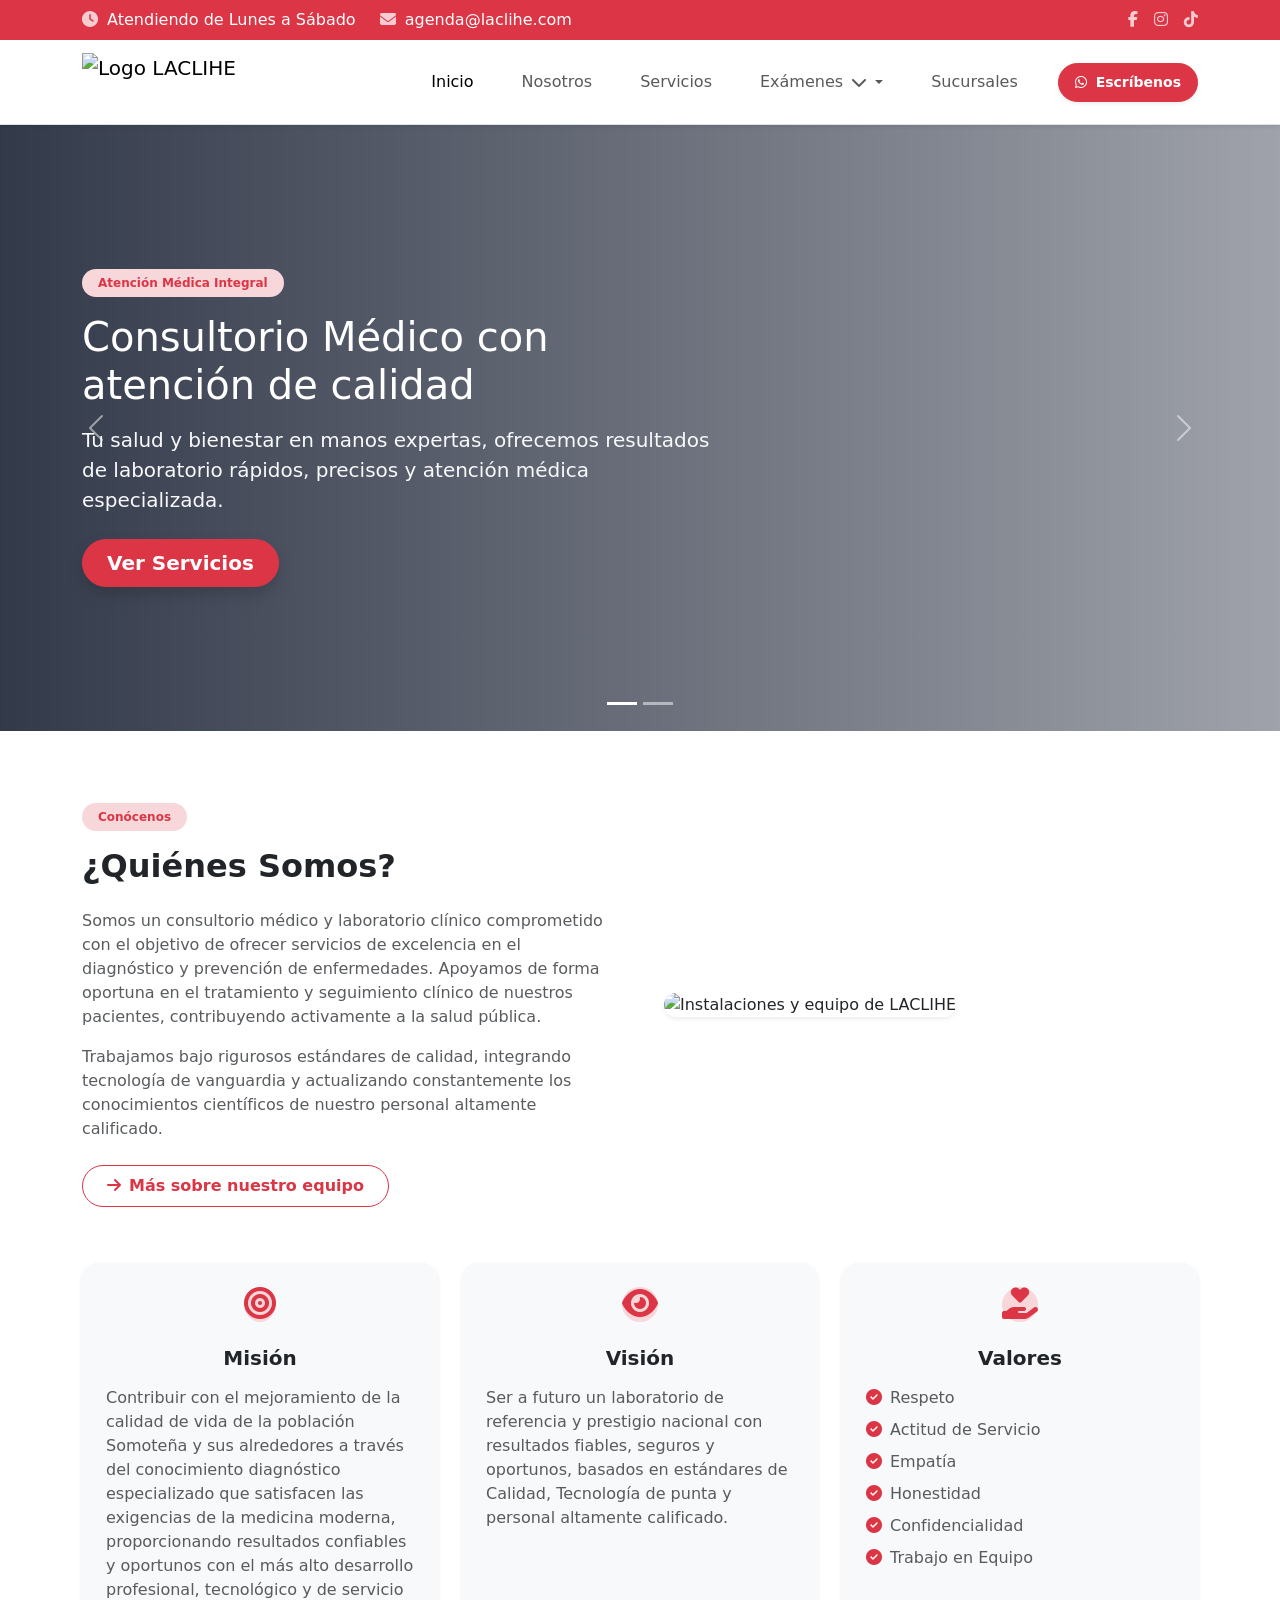
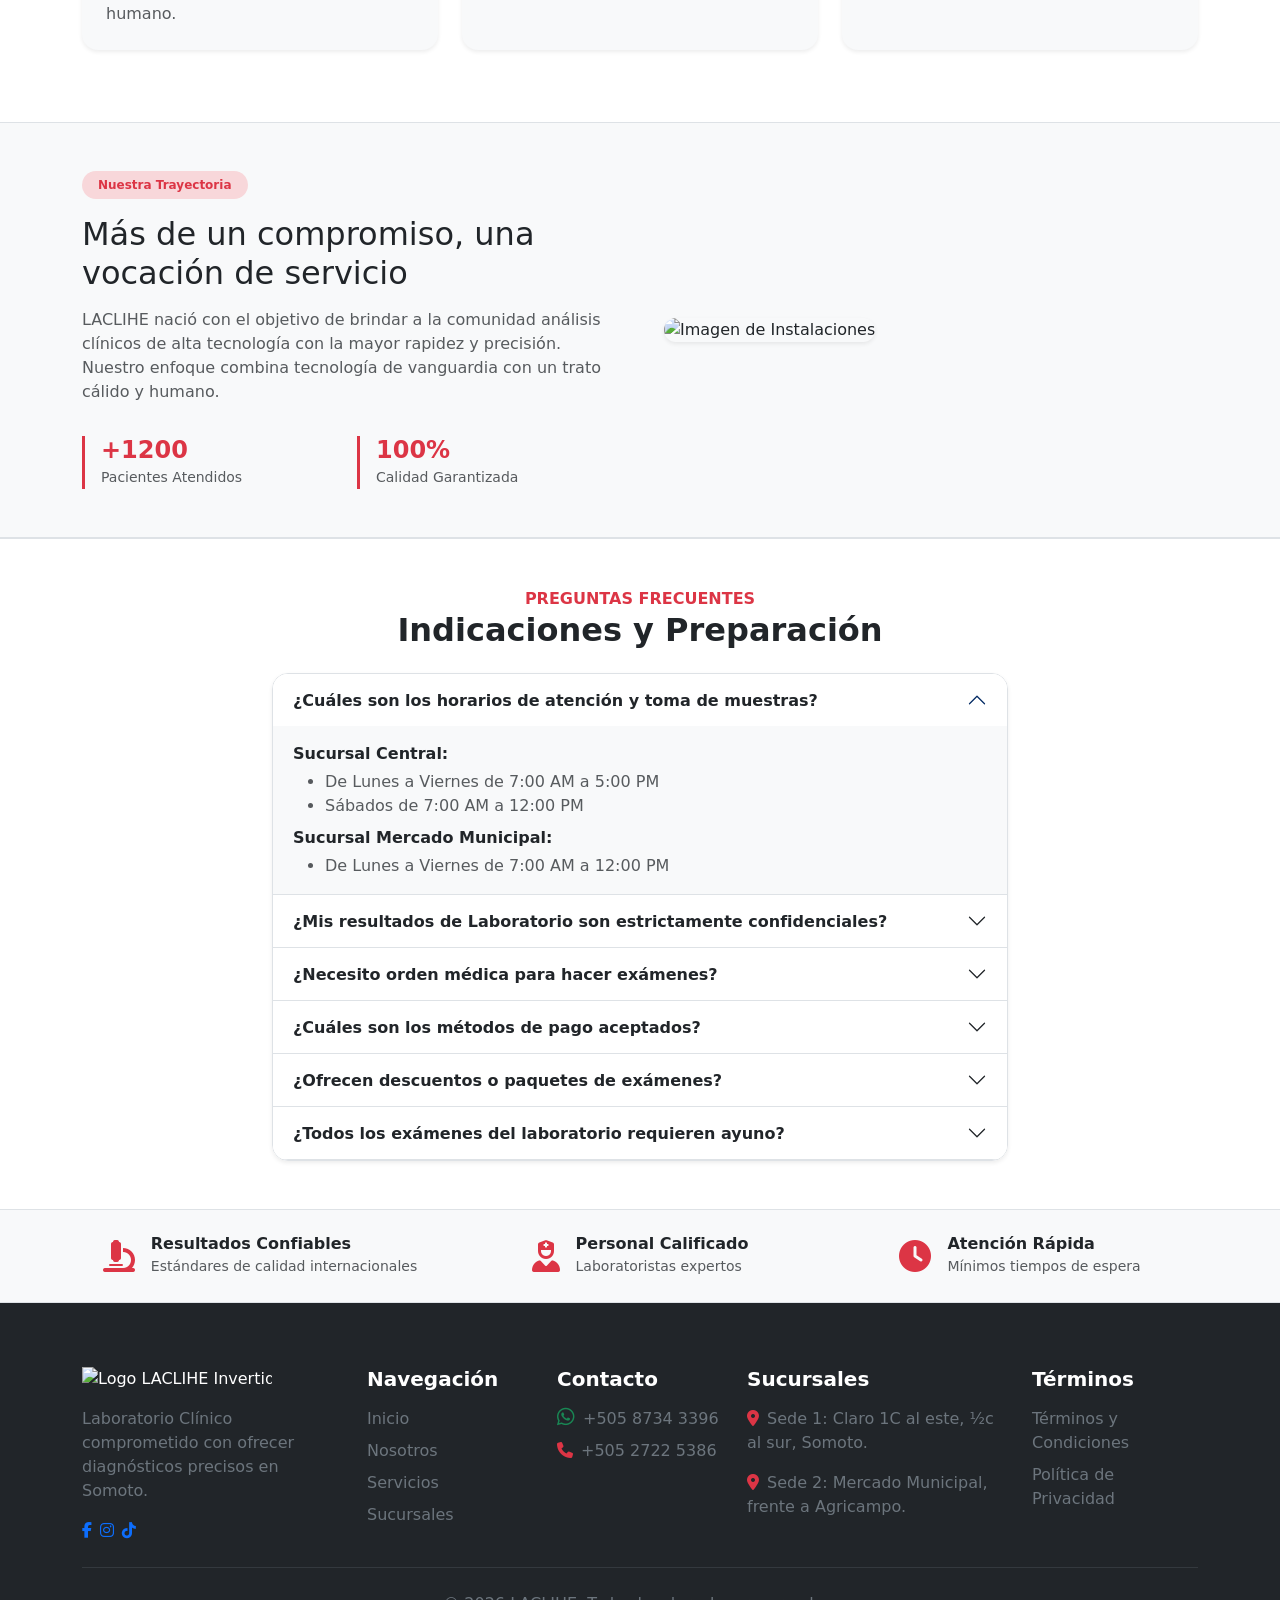
==== index.html @ 8d66ec2b "Add files via upload" ====
<!DOCTYPE html>
<html lang="es">
<head>
  <!-- Precarga de la segunda imagen del carrusel para evitar parpadeos -->
  <link rel="preload" href="img/carrusel/1.webp" as="image">
  <link rel="icon" type="image/png" href="img/logo/Laclihe.png">
  <meta charset="utf-8">
  <meta name="viewport" content="width=device-width, initial-scale=1.0">
  <meta name="description" content="LACLIHE - Laboratorio Clínico especializado en servicios médicos y diagnósticos de precisión.">
  <title>Inicio | LACLIHE</title>
  
  <link rel="preconnect" href="https://fonts.googleapis.com">
  <link rel="preconnect" href="https://fonts.gstatic.com" crossorigin>
  <link href="https://fonts.googleapis.com/css2?family=Plus+Jakarta+Sans:ital,wght@0,300;0,400;0,500;0,600;0,700;0,800;1,400&display=swap" rel="stylesheet">
  <link href="https://cdn.jsdelivr.net/npm/bootstrap@5.3.2/dist/css/bootstrap.min.css" rel="stylesheet">
  <link rel="stylesheet" href="https://cdnjs.cloudflare.com/ajax/libs/font-awesome/6.4.0/css/all.min.css">
  <link rel="stylesheet" href="css/style.css">
</head>
<body class="d-flex flex-column min-vh-100">

  <!-- ==========================================
       TOPBAR INFORMATIVA
       ========================================== -->
  <div class="topbar py-2 bg-danger text-white d-none d-md-block">
    <div class="container d-flex justify-content-between align-items-center">
      <div class="topbar-info d-flex gap-4 fs-7 fw-light">
        <span><i class="fas fa-clock me-1 opacity-75"></i> Atendiendo de Lunes a Sábado</span>
        <span><i class="fas fa-envelope me-1 opacity-75"></i> agenda@laclihe.com</span>
      </div>
      <div class="topbar-social d-flex gap-3">
        <a href="https://www.facebook.com/p/Laboratorio-Cl%C3%ADnico-Hematol%C3%B3gicoLACLIHE-Somoto-Madriz-61553159756497/" target="_blank" rel="noopener noreferrer" class="text-white opacity-75 opacity-100-hover"><i class="fab fa-facebook-f"></i></a>
        <a href="https://www.instagram.com/laclihe/" target="_blank" rel="noopener noreferrer" class="text-white opacity-75 opacity-100-hover"><i class="fab fa-instagram"></i></a>
        <a href="https://www.tiktok.com/@lab.clnico.hemato" target="_blank" rel="noopener noreferrer" class="text-white opacity-75 opacity-100-hover"><i class="fab fa-tiktok"></i></a>
      </div>
    </div>
  </div>

  <!-- ==========================================
       HEADER / NAVBAR (STICKY FIJO)
       ========================================== -->
  <header class="sticky-top bg-white border-bottom shadow-sm">
    <nav class="navbar navbar-expand-lg py-2">
      <div class="container d-flex align-items-center justify-content-between">
        <a class="navbar-brand d-flex align-items-center m-0" href="index.html">
          <img src="img/logo/Laclihe.png" alt="Logo LACLIHE" height="58" class="d-inline-block align-text-top">
        </a>
        <button class="navbar-toggler border-0 p-1 shadow-none" type="button" data-bs-toggle="offcanvas" data-bs-target="#offcanvasMenu" aria-controls="offcanvasMenu" aria-label="Toggle navigation">
          <span class="navbar-toggler-icon"></span>
        </button>

        <div class="offcanvas offcanvas-end" tabindex="-1" id="offcanvasMenu" aria-labelledby="offcanvasMenuLabel">
          <div class="offcanvas-header bg-danger text-white">
            <h5 class="offcanvas-title fw-bold" id="offcanvasMenuLabel">LACLIHE</h5>
            <button type="button" class="btn-close btn-close-white shadow-none" data-bs-dismiss="offcanvas" aria-label="Close"></button>
          </div>
          <div class="offcanvas-body d-flex flex-column flex-lg-row align-items-start align-items-lg-center justify-content-lg-end gap-3 p-4 p-lg-0">
            <ul class="navbar-nav gap-lg-1 gap-xl-3 fw-medium m-0">
              <li class="nav-item"><a class="nav-link py-2 px-3 rounded active" href="index.html">Inicio</a></li>
              <li class="nav-item"><a class="nav-link py-2 px-3 rounded" href="nosotros.html">Nosotros</a></li>
              <li class="nav-item"><a class="nav-link py-2 px-3 rounded" href="servicios.html">Servicios</a></li>
              <li class="nav-item dropdown">
                <a class="nav-link dropdown-toggle py-2 px-3 rounded d-inline-flex align-items-center justify-content-between gap-1" href="examenes.html" role="button" data-bs-toggle="dropdown" aria-expanded="false">
                  <span>Exámenes</span>
                  <i class="fas fa-chevron-down dropdown-arrow ms-1"></i>
                </a>
                <ul class="dropdown-menu shadow-lg border-0 rounded-3 mt-lg-2">
                  <li><a class="dropdown-item py-2 fw-semibold text-danger border-bottom" href="examenes.html">Ver todos los Exámenes</a></li>
                  <li><a class="dropdown-item py-2" href="examenes.html#hematologia">Hematología</a></li>
                  <li><a class="dropdown-item py-2" href="examenes.html#coagulacion">Tiempos de Coagulación</a></li>
                  <li><a class="dropdown-item py-2" href="examenes.html#inmunohematologia">Inmunohematología</a></li>
                  <li><a class="dropdown-item py-2" href="examenes.html#serologia">Serología</a></li>
                  <li><a class="dropdown-item py-2" href="examenes.html#quimica">Química Sanguínea</a></li>
                  <li><a class="dropdown-item py-2" href="examenes.html#microbiologia">Microbiología</a></li>
                  <li><a class="dropdown-item py-2" href="examenes.html#electrolitos">Electrolitos</a></li>
                  <li><a class="dropdown-item py-2" href="examenes.html#urocopro">Uro-Coproanálisis</a></li>
                  <li><a class="dropdown-item py-2" href="examenes.html#especiales">Pruebas Especiales</a></li>
                </ul>
              </li>
              <li class="nav-item"><a class="nav-link py-2 px-3 rounded" href="sucursales.html">Sucursales</a></li>
            </ul>
            <a href="https://wa.me/+50587343396" target="_blank" rel="noopener noreferrer" class="btn btn-danger btn-sm rounded-pill px-3 py-2 fw-semibold shadow-sm text-nowrap ms-lg-2">
              <i class="fab fa-whatsapp me-1"></i> Escríbenos
            </a>
          </div>
        </div>
      </div>
    </nav>
  </header>

  <!-- ==========================================
       MAIN CONTENT
       ========================================== -->
  <main class="flex-grow-1 overflow-hidden">
    
    <!-- 1. HERO SLIDER -->
    <section id="heroCarousel" class="carousel slide carousel-fade" data-bs-ride="carousel" data-bs-interval="4000">
      <div class="carousel-indicators">
        <button type="button" data-bs-target="#heroCarousel" data-bs-slide-to="0" class="active" aria-current="true" aria-label="Slide 1"></button>
        <button type="button" data-bs-target="#heroCarousel" data-bs-slide-to="1" aria-label="Slide 2"></button>
      </div>
      <div class="carousel-inner">
        <!-- Slide 1 -->
        <div class="carousel-item active hero-slide py-5" style="background: linear-gradient(90deg, rgba(15, 23, 42, 0.85) 0%, rgba(15, 23, 42, 0.4) 100%), url('img/carrusel/2.webp') center/cover no-repeat;">
          <div class="container py-5">
            <div class="row align-items-center min-vh-50">
              <div class="col-lg-7 text-white py-5">
                <span class="badge bg-danger-subtle text-danger px-3 py-2 rounded-pill fw-semibold mb-3">Atención Médica Integral</span>
                <h1 class="display-6 display-md-4 fw-extrabold mb-3">Consultorio Médico con atención de calidad</h1>
                <p class="lead text-light mb-4 opacity-90 fw-light">Tu salud y bienestar en manos expertas, ofrecemos resultados de laboratorio rápidos, precisos y atención médica especializada.</p>
                <div class="d-flex flex-wrap gap-3">
                  <a href="servicios.html" class="btn btn-danger btn-lg rounded-pill px-4 fw-semibold shadow">Ver Servicios</a>
                </div>
              </div>
            </div>
          </div>
        </div>

        <!-- Slide 2 -->
        <div class="carousel-item hero-slide py-5" style="background: linear-gradient(90deg, rgba(15, 23, 42, 0.85) 0%, rgba(15, 23, 42, 0.4) 100%), url('img/carrusel/1.webp') center/cover no-repeat;">
          <div class="container py-5">
            <div class="row align-items-center min-vh-50">
              <div class="col-lg-7 text-white py-5">
                <span class="badge bg-danger-subtle text-danger px-3 py-2 rounded-pill fw-semibold mb-3">Tecnología Diagnóstica</span>
                <h1 class="display-6 display-md-4 fw-extrabold mb-3">Laboratorio Clínico Hematológico de alta confianza</h1>
                <p class="lead text-light mb-4 opacity-90 fw-light">Equipos de última generación para garantizar la mayor precisión en tus análisis.</p>
                <div class="d-flex flex-wrap gap-3">
                  <a href="sucursales.html" class="btn btn-danger btn-lg rounded-pill px-4 fw-semibold shadow">Nuestras Sedes</a>
                </div>
              </div>
            </div>
          </div>
        </div>
      </div>

      <!-- Controles del Slider -->
      <button class="carousel-control-prev" type="button" data-bs-target="#heroCarousel" data-bs-slide="prev">
        <span class="carousel-control-prev-icon" aria-hidden="true"></span>
        <span class="visually-hidden">Anterior</span>
      </button>
      <button class="carousel-control-next" type="button" data-bs-target="#heroCarousel" data-bs-slide="next">
        <span class="carousel-control-next-icon" aria-hidden="true"></span>
        <span class="visually-hidden">Siguiente</span>
      </button>
    </section>

    <!-- 2. SECCIÓN INSTITUCIONAL (QUIÉNES SOMOS, MISIÓN, VISIÓN, VALORES) -->
    <section class="py-5 bg-white">
      <div class="container py-4">
        
        <!-- Quiénes Somos -->
        <div class="row align-items-center g-5 mb-5">
          <div class="col-lg-6">
            <span class="badge bg-danger-subtle text-danger px-3 py-2 rounded-pill fw-semibold mb-3">Conócenos</span>
            <h2 class="fw-bold mb-4 text-dark">¿Quiénes Somos?</h2>
            <p class="text-muted fw-light mb-3">
              Somos un consultorio médico y laboratorio clínico comprometido con el objetivo de ofrecer servicios de excelencia en el diagnóstico y prevención de enfermedades. Apoyamos de forma oportuna en el tratamiento y seguimiento clínico de nuestros pacientes, contribuyendo activamente a la salud pública.
            </p>
            <p class="text-muted fw-light mb-4">
              Trabajamos bajo rigurosos estándares de calidad, integrando tecnología de vanguardia y actualizando constantemente los conocimientos científicos de nuestro personal altamente calificado.
            </p>
            <!-- Botón Más sobre nosotros -->
            <div>
              <a href="nosotros.html" class="btn btn-outline-danger rounded-pill px-4 py-2 fw-semibold">
                <i class="fas fa-arrow-right me-2"></i>Más sobre nuestro equipo
              </a>
            </div>
          </div>
          <div class="col-lg-6">
            <!-- Imagen única con esquinas modernas (rounded-5) -->
            <img src="img/Personal/Index (2).jpg" alt="Instalaciones y equipo de LACLIHE" class="img-fluid rounded-5 shadow-sm w-100 object-fit-cover" style="max-height: 400px;">
          </div>
        </div>

       <!-- Tarjetas de Misión, Visión y Valores Interactivas -->
        <div class="row g-4 pt-2">
          <!-- Misión -->
          <div class="col-md-4">
            <div class="card card-service border-0 shadow-sm rounded-4 p-4 h-100 bg-light">
              <div class="icon-shape bg-danger-subtle text-danger rounded-circle mx-auto mb-4">
                <i class="fas fa-bullseye fa-2x"></i>
              </div>
              <h3 class="h5 fw-bold mb-3 text-dark text-center">Misión</h3>
              <p class="text-muted fw-light fs-7 mb-0">
                Contribuir con el mejoramiento de la calidad de vida de la población Somoteña y sus alrededores a través del conocimiento diagnóstico especializado que satisfacen las exigencias de la medicina moderna, proporcionando resultados confiables y oportunos con el más alto desarrollo profesional, tecnológico y de servicio humano.
              </p>
            </div>
          </div>

          <!-- Visión -->
          <div class="col-md-4">
            <div class="card card-service border-0 shadow-sm rounded-4 p-4 h-100 bg-light">
              <div class="icon-shape bg-danger-subtle text-danger rounded-circle mx-auto mb-4">
                <i class="fas fa-eye fa-2x"></i>
              </div>
              <h3 class="h5 fw-bold mb-3 text-dark text-center">Visión</h3>
              <p class="text-muted fw-light fs-7 mb-0">
                Ser a futuro un laboratorio de referencia y prestigio nacional con resultados fiables, seguros y oportunos, basados en estándares de Calidad, Tecnología de punta y personal altamente calificado.
              </p>
            </div>
          </div>

          <!-- Valores -->
          <div class="col-md-4">
            <div class="card card-service border-0 shadow-sm rounded-4 p-4 h-100 bg-light">
              <div class="icon-shape bg-danger-subtle text-danger rounded-circle mx-auto mb-4">
                <i class="fas fa-hand-holding-heart fa-2x"></i>
              </div>
              <h3 class="h5 fw-bold mb-3 text-dark text-center">Valores</h3>
              <ul class="list-unstyled text-muted fw-light fs-7 d-flex flex-column gap-2 mb-0 values-list">
                <li><i class="fas fa-check-circle text-danger me-2"></i><strong>Respeto</strong></li>
                <li><i class="fas fa-check-circle text-danger me-2"></i><strong>Actitud de Servicio</strong></li>
                <li><i class="fas fa-check-circle text-danger me-2"></i><strong>Empatía</strong></li>
                <li><i class="fas fa-check-circle text-danger me-2"></i><strong>Honestidad</strong></li>
                <li><i class="fas fa-check-circle text-danger me-2"></i><strong>Confidencialidad</strong></li>
                <li><i class="fas fa-check-circle text-danger me-2"></i><strong>Trabajo en Equipo</strong></li>
              </ul>
            </div>
          </div>
        </div>
      </div>
    </section>

    <!-- 2. Sección Historia / Misión (Segundo) -->
    <section class="bg-light py-5 border-top border-bottom">
      <div class="container">
        <div class="row align-items-center g-5">
          <div class="col-lg-6">
            <span class="badge bg-danger-subtle text-danger px-3 py-2 rounded-pill fw-semibold mb-3">Nuestra Trayectoria</span>
            <h2 class="fw-extrabold mb-3">Más de un compromiso, una vocación de servicio</h2>
            <p class="text-muted fw-light mb-3">LACLIHE nació con el objetivo de brindar a la comunidad análisis clínicos de alta tecnología con la mayor rapidez y precisión. Nuestro enfoque combina tecnología de vanguardia con un trato cálido y humano.</p>
            <div class="row g-3 mt-2">
              <div class="col-6">
                <div class="border-start border-danger border-3 ps-3">
                  <h4 class="fw-bold mb-0 text-danger">+1200</h4>
                  <small class="text-muted fw-light">Pacientes Atendidos</small>
                </div>
              </div>
              <div class="col-6">
                <div class="border-start border-danger border-3 ps-3">
                  <h4 class="fw-bold mb-0 text-danger">100%</h4>
                  <small class="text-muted fw-light">Calidad Garantizada</small>
                </div>
              </div>
            </div>
          </div>
          <div class="col-lg-6">
            <!-- Imagen con esquinas modernas (rounded-5) -->
            <img src="img/Carrusel/3.webp" alt="Imagen de Instalaciones" class="img-fluid rounded-5 shadow-sm">
          </div>
        </div>
      </div>
    </section>

    <!-- Sección de Preguntas Frecuentes -->
    <section class="py-5 bg-white border-top">
      <div class="container">
        <div class="text-center mb-4">
          <span class="text-danger fw-bold text-uppercase tracking-wider fs-7">Preguntas Frecuentes</span>
          <h2 class="fw-bold text-dark mb-2">Indicaciones y Preparación</h2>
        </div>
        <div class="row justify-content-center">
          <div class="col-lg-8">
            <div class="accordion shadow-sm rounded-4 border overflow-hidden" id="faqAccordion">
              
              <!-- Pregunta 1 -->
              <div class="accordion-item border-0 border-bottom">
                <h3 class="accordion-header">
                  <button class="accordion-button fw-semibold fs-7 shadow-none bg-white text-dark" type="button" data-bs-toggle="collapse" data-bs-target="#faq1">
                    ¿Cuáles son los horarios de atención y toma de muestras?
                  </button>
                </h3>
                <div id="faq1" class="accordion-collapse collapse show" data-bs-parent="#faqAccordion">
                  <div class="accordion-body text-muted fs-7 fw-light bg-light py-3">
                    <p class="mb-1 fw-bold text-dark">Sucursal Central:</p>
                    <ul class="mb-2">
                      <li>De Lunes a Viernes de 7:00 AM a 5:00 PM</li>
                      <li>Sábados de 7:00 AM a 12:00 PM</li>
                    </ul>
                    <p class="mb-1 fw-bold text-dark">Sucursal Mercado Municipal:</p>
                    <ul class="mb-0">
                      <li>De Lunes a Viernes de 7:00 AM a 12:00 PM</li>
                    </ul> 
                  </div>
                </div>
              </div>

              <!-- Pregunta 2 -->
              <div class="accordion-item border-0 border-bottom">
                <h3 class="accordion-header">
                  <button class="accordion-button collapsed fw-semibold fs-7 shadow-none bg-white text-dark" type="button" data-bs-toggle="collapse" data-bs-target="#faq2">
                    ¿Mis resultados de Laboratorio son estrictamente confidenciales?
                  </button>
                </h3>
                <div id="faq2" class="accordion-collapse collapse" data-bs-parent="#faqAccordion">
                  <div class="accordion-body text-muted fs-7 fw-light bg-light py-3">
                    Sí, totalmente. Tu información médica está protegida bajo estrictos protocolos de ética y privacidad. Los resultados solo se entregan directamente a ti o a una persona autorizada con identificación, e igualmente si solicitas el envío por medios digitales seguros.
                  </div>
                </div>
              </div>

              <!-- Pregunta 3 -->
              <div class="accordion-item border-0 border-bottom">
                <h3 class="accordion-header">
                  <button class="accordion-button collapsed fw-semibold fs-7 shadow-none bg-white text-dark" type="button" data-bs-toggle="collapse" data-bs-target="#faq3">
                    ¿Necesito orden médica para hacer exámenes?
                  </button>
                </h3>
                <div id="faq3" class="accordion-collapse collapse" data-bs-parent="#faqAccordion">
                  <div class="accordion-body text-muted fs-7 fw-light bg-light py-3">
                    No, no es necesario. Puedes solicitar exámenes de laboratorio directamente en nuestras sucursales sin necesidad de una orden médica. 
                  </div>
                </div>
              </div>

              <!-- Pregunta 4 -->
              <div class="accordion-item border-0 border-bottom">
                <h3 class="accordion-header">
                  <button class="accordion-button collapsed fw-semibold fs-7 shadow-none bg-white text-dark" type="button" data-bs-toggle="collapse" data-bs-target="#faq4">
                    ¿Cuáles son los métodos de pago aceptados?
                  </button>
                </h3>
                <div id="faq4" class="accordion-collapse collapse" data-bs-parent="#faqAccordion">
                  <div class="accordion-body text-muted fs-7 fw-light bg-light py-3">
                    Aceptamos pagos en efectivo, tarjetas de crédito o débito, y transferencias bancarias directas en nuestras sucursales.
                  </div>
                </div>
              </div>

              <!-- Pregunta 5 -->
              <div class="accordion-item border-0 border-bottom">
                <h3 class="accordion-header">
                  <button class="accordion-button collapsed fw-semibold fs-7 shadow-none bg-white text-dark" type="button" data-bs-toggle="collapse" data-bs-target="#faq5">
                   ¿Ofrecen descuentos o paquetes de exámenes?
                  </button>
                </h3>
                <div id="faq5" class="accordion-collapse collapse" data-bs-parent="#faqAccordion">
                  <div class="accordion-body text-muted fs-7 fw-light bg-light py-3">
                    Sí, ofrecemos descuentos especiales y paquetes de exámenes para ciertos análisis. Te recomendamos consultar directamente en nuestras sucursales o a través de nuestros canales de contacto para obtener información actualizada sobre promociones y paquetes disponibles.
                  </div>
                </div>
              </div>

              <!-- Pregunta 6 -->
              <div class="accordion-item border-0 border-bottom">
                <h3 class="accordion-header">
                  <button class="accordion-button collapsed fw-semibold fs-7 shadow-none bg-white text-dark" type="button" data-bs-toggle="collapse" data-bs-target="#faq6">
                    ¿Todos los exámenes del laboratorio requieren ayuno?
                  </button>
                </h3>
                <div id="faq6" class="accordion-collapse collapse" data-bs-parent="#faqAccordion">
                  <div class="accordion-body text-muted fs-7 fw-light bg-light py-3">
                    No, no todos los examenes requieren ayuno, depende directamente del tipo de análisis que vayas a realizar.
                  </div>
                </div>
              </div>

            </div>
          </div>
        </div>
      </div>
    </section>

    <!-- 3. CARACTERÍSTICAS / FEATURES (Corregido dentro del main y con contención de desbordamiento) -->
    <section class="py-4 bg-light border-bottom border-top overflow-hidden">
      <div class="container">
        <div class="row g-3 g-md-4 justify-content-center">
          <!-- Item 1 -->
          <div class="col-12 col-md-4 d-flex align-items-center justify-content-start justify-content-md-center gap-3">
            <i class="fas fa-microscope fs-2 text-danger flex-shrink-0"></i>
            <div>
              <h6 class="fw-bold mb-0">Resultados Confiables</h6>
              <small class="text-muted fw-light">Estándares de calidad internacionales</small>
            </div>
          </div>
          <!-- Item 2 -->
          <div class="col-12 col-md-4 d-flex align-items-center justify-content-start justify-content-md-center gap-3">
            <i class="fas fa-user-nurse fs-2 text-danger flex-shrink-0"></i>
            <div>
              <h6 class="fw-bold mb-0">Personal Calificado</h6>
              <small class="text-muted fw-light">Laboratoristas expertos</small>
            </div>
          </div>
          <!-- Item 3 -->
          <div class="col-12 col-md-4 d-flex align-items-center justify-content-start justify-content-md-center gap-3">
            <i class="fas fa-clock fs-2 text-danger flex-shrink-0"></i>
            <div>
              <h6 class="fw-bold mb-0">Atención Rápida</h6>
              <small class="text-muted fw-light">Mínimos tiempos de espera</small>
            </div>
          </div>
        </div>
      </div>
    </section>

  </main>

  <!-- ==========================================
       FOOTER
       ========================================== -->
  <footer class="bg-dark text-white pt-5 pb-3">
    <div class="container pt-3">
      <div class="row gy-4 mb-4">
        <!-- Columna 1 con Logo Invertido -->
        <div class="col-lg-3 col-md-6">
          <a class="navbar-brand d-block mb-3" href="index.html">
            <img src="img/logo/logo_invertido.png" alt="Logo LACLIHE Invertido" height="52" class="img-fluid object-fit-contain" style="max-width: 190px;">
          </a>
          <p class="text-secondary fs-7 pe-lg-2 fw-light mb-3">Laboratorio Clínico comprometido con ofrecer diagnósticos precisos en Somoto.</p>
          <div class="d-flex gap-2 align-items-center">
            <a href="https://www.facebook.com/p/Laboratorio-Cl%C3%ADnico-Hematol%C3%B3gicoLACLIHE-Somoto-Madriz-61553159756497/" target="_blank" rel="noopener noreferrer" class="social-btn" aria-label="Facebook">
              <i class="fab fa-facebook-f"></i>
            </a>
            <a href="https://www.instagram.com/laclihe/" target="_blank" rel="noopener noreferrer" class="social-btn" aria-label="Instagram">
              <i class="fab fa-instagram"></i>
            </a>
            <a href="https://www.tiktok.com/@lab.clnico.hemato" target="_blank" rel="noopener noreferrer" class="social-btn" aria-label="TikTok">
              <i class="fab fa-tiktok"></i>
            </a>
          </div>
        </div>

        <!-- Columna 2 -->
        <div class="col-lg-2 col-md-6">
          <h5 class="fw-bold mb-3 text-white">Navegación</h5>
          <ul class="list-unstyled text-secondary fs-7 d-flex flex-column gap-2 mb-0 fw-light">
            <li><a href="index.html" class="text-secondary text-decoration-none">Inicio</a></li>
            <li><a href="nosotros.html" class="text-secondary text-decoration-none">Nosotros</a></li>
            <li><a href="servicios.html" class="text-secondary text-decoration-none">Servicios</a></li>
            <li><a href="sucursales.html" class="text-secondary text-decoration-none">Sucursales</a></li>
          </ul>
        </div>

        <!-- Columna 3 -->
        <div class="col-lg-2 col-md-6">
          <h5 class="fw-bold mb-3 text-white">Contacto</h5>
          <ul class="list-unstyled text-secondary fs-7 d-flex flex-column gap-2 fw-light mb-0">
            <li><i class="fab fa-whatsapp text-success fs-5 me-2"></i><a href="https://wa.me/+50587343396" target="_blank" rel="noopener noreferrer" class="text-secondary text-decoration-none">+505 8734 3396</a></li>
            <li><i class="fa fa-phone text-danger fs-6 me-2"></i><a href="tel:+50527225386" class="text-secondary text-decoration-none">+505 2722 5386</a></li>
          </ul>
        </div>

        <!-- Columna 4 -->
        <div class="col-lg-3 col-md-6">
          <h5 class="fw-bold mb-3 text-white">Sucursales</h5>
          <div class="d-flex flex-column gap-3 fs-7 text-secondary fw-light">
            <a href="https://maps.app.goo.gl/LJ3z3B9W6yXc7CxW7" target="_blank" rel="noopener noreferrer" class="text-secondary text-decoration-none d-block footer-map-link">
              <i class="fas fa-map-marker-alt text-danger me-2"></i><strong>Sede 1:</strong> Claro 1C al este, ½c al sur, Somoto.
            </a>
            <a href="https://maps.google.com/?q=Mercado+Municipal+Somoto+Nicaragua" target="_blank" rel="noopener noreferrer" class="text-secondary text-decoration-none d-block footer-map-link">
              <i class="fas fa-map-marker-alt text-danger me-2"></i><strong>Sede 2:</strong> Mercado Municipal, frente a Agricampo.
            </a>
          </div>
        </div>

        <!-- Columna 5 -->
        <div class="col-lg-2 col-md-6">
          <h5 class="fw-bold mb-3 text-white">Términos</h5>
          <ul class="list-unstyled text-secondary fs-7 d-flex flex-column gap-2 mb-0 fw-light">
            <li><a href="terminos-condiciones.html" class="text-secondary text-decoration-none">Términos y Condiciones</a></li>
            <li><a href="politica-privacidad.html" class="text-secondary text-decoration-none">Política de Privacidad</a></li>
          </ul>
        </div>
      </div>

      <div class="border-top border-secondary border-opacity-25 pt-4 mt-4 text-center text-secondary fs-7 fw-light">
        <p class="mb-0">© 2026 LACLIHE. Todos los derechos reservados.</p>
      </div>
    </div>
  </footer>

  <script src="https://cdn.jsdelivr.net/npm/bootstrap@5.3.2/dist/js/bootstrap.bundle.min.js"></script>
  <script src="js/script.js"></script>
</body>
</html>
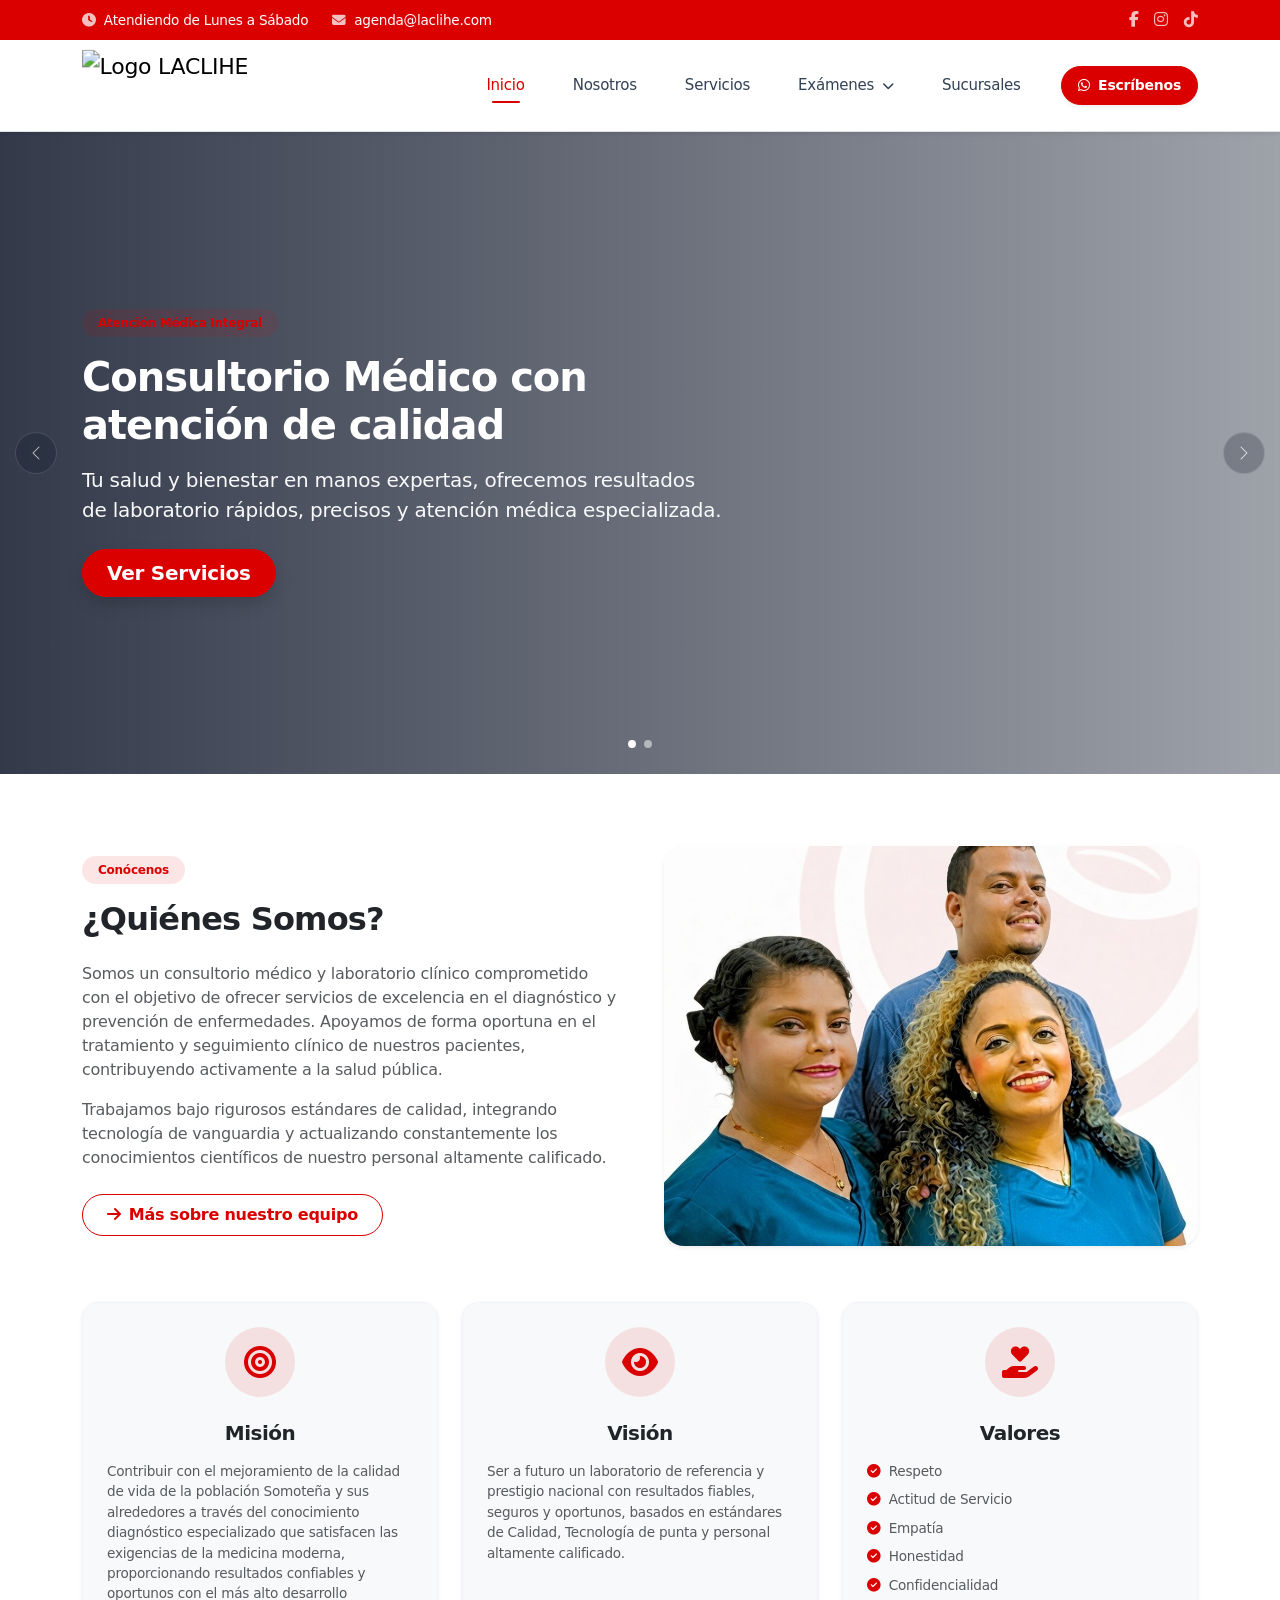
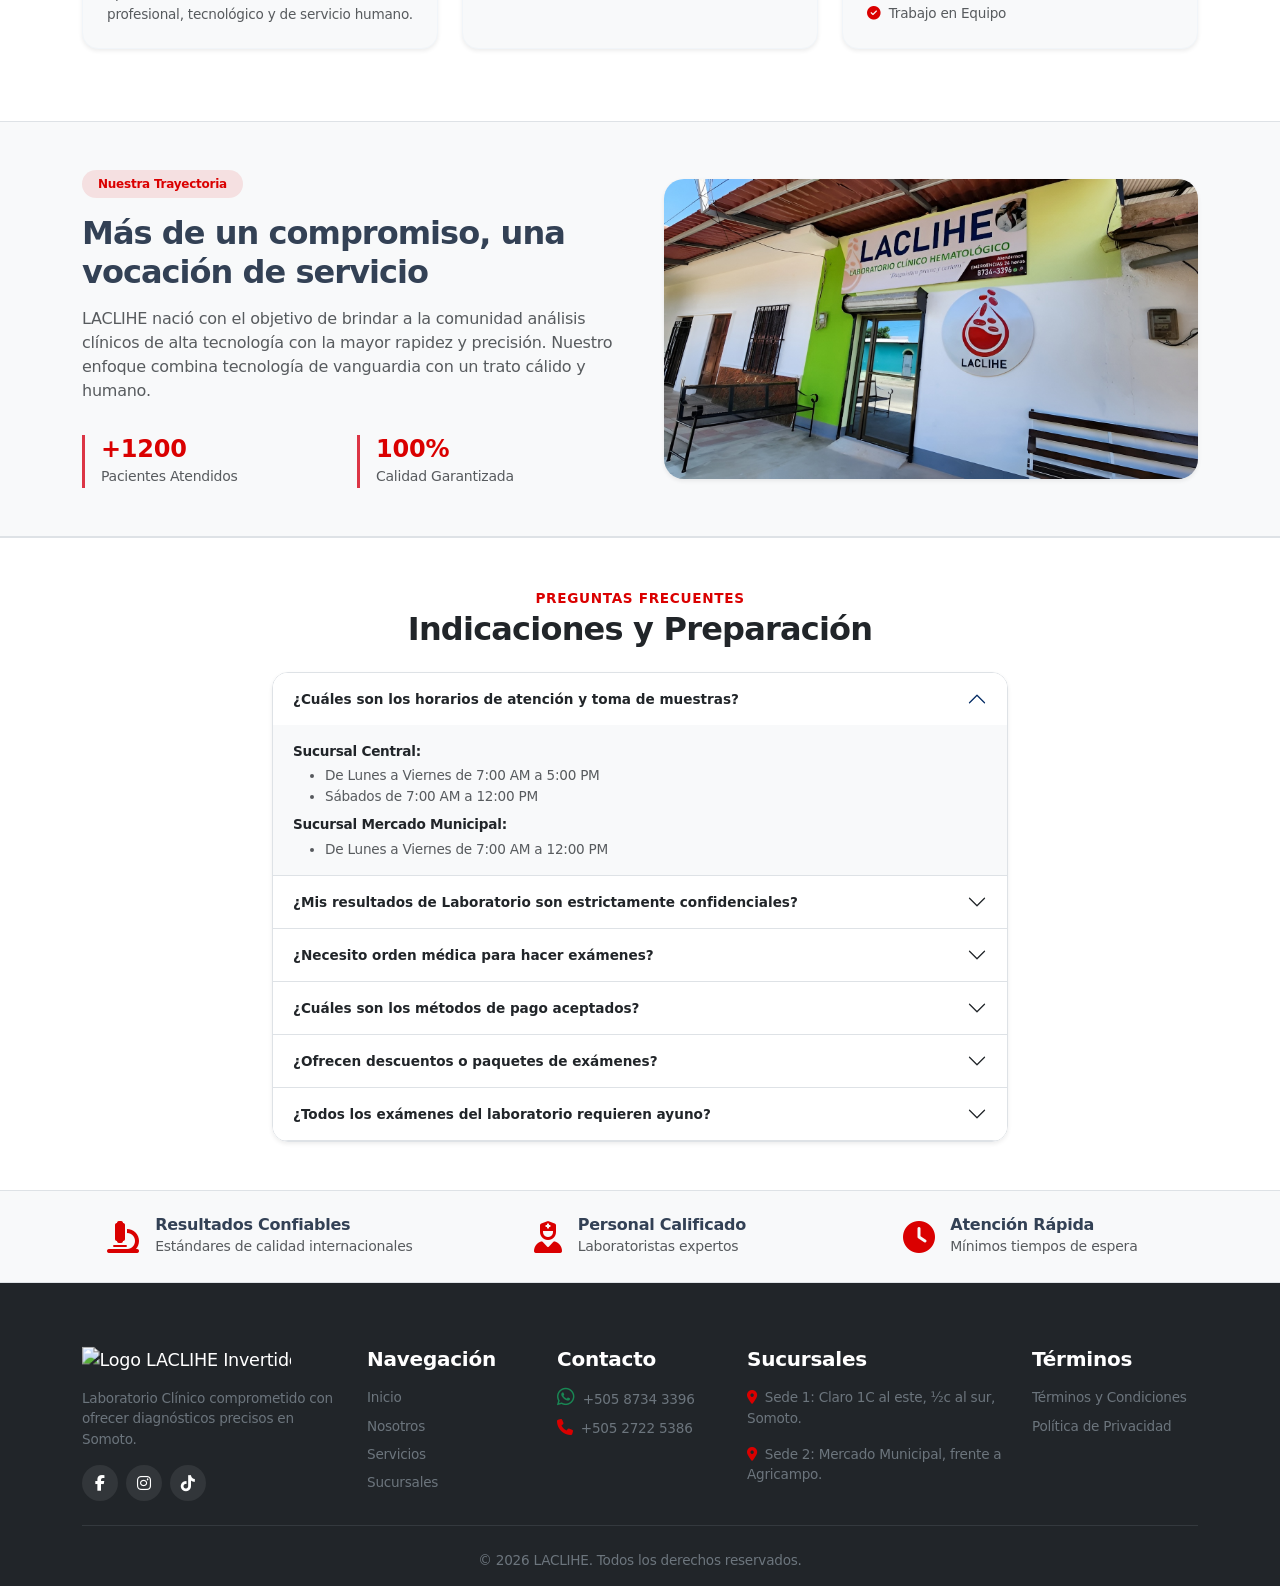
==== commit b8b90ee2: "Actualizar index.html" ====
--- a/index.html
+++ b/index.html
@@ -3,7 +3,7 @@
 <head>
   <!-- Precarga de la segunda imagen del carrusel para evitar parpadeos -->
   <link rel="preload" href="img/carrusel/1.webp" as="image">
-  <link rel="icon" type="image/png" href="img/logo/Laclihe.png">
+  <link rel="icon" type="image/png" href="img/Logo/Laclihe.png">
   <meta charset="utf-8">
   <meta name="viewport" content="width=device-width, initial-scale=1.0">
   <meta name="description" content="LACLIHE - Laboratorio Clínico especializado en servicios médicos y diagnósticos de precisión.">
--- a/css/style.css
+++ b/css/style.css
@@ -0,0 +1,585 @@
+/* ==========================================================================
+   1. CONFIGURACIÓN GLOBAL & HTML/BODY
+   ========================================================================== */
+:root {
+  --primary-font: 'Plus Jakarta Sans', system-ui, -apple-system, sans-serif;
+  --primary-color: #da0000;
+  --primary-hover: #b30000;
+  --primary-subtle: rgba(218, 0, 0, 0.1);
+  --secondary-color: #0f172a;
+  --bg-subtle: #f8f9fa;
+  --dark-color: #0f172a;
+}
+
+html {
+  /* overflow-y: scroll; */
+  width: 100%;
+}
+
+html, body {
+  max-width: 100%;
+  box-sizing: border-box;
+}
+
+*, *:before, *:after {
+  box-sizing: inherit;
+}
+
+body {
+  font-family: var(--primary-font);
+  color: #334155;
+  background-color: #ffffff;
+  /* NOTA: No usamos overflow-x: hidden aquí en el body para no romper el sticky-top */
+  -webkit-font-smoothing: antialiased;
+  -moz-osx-font-smoothing: grayscale;
+  letter-spacing: -0.015em;
+  position: relative;
+  width: 100%;
+}
+
+/* ==========================================================================
+   2. CLASES DE SOBRESCRITURA ROJO (#da0000)
+   ========================================================================== */
+.bg-danger {
+  background-color: #da0000 !important;
+}
+
+.text-danger {
+  color: #da0000 !important;
+}
+
+.bg-danger-subtle {
+  background-color: var(--primary-subtle) !important;
+}
+
+.btn-danger {
+  background-color: #da0000 !important;
+  border-color: #da0000 !important;
+  color: #ffffff !important;
+}
+
+.btn-danger:hover, 
+.btn-danger:focus, 
+.btn-danger:active {
+  background-color: var(--primary-hover) !important;
+  border-color: var(--primary-hover) !important;
+}
+
+.btn-outline-danger {
+  color: #da0000 !important;
+  border-color: #da0000 !important;
+}
+
+.btn-outline-danger:hover {
+  background-color: #da0000 !important;
+  color: #ffffff !important;
+}
+
+/* ==========================================================================
+   3. TIPOGRAFÍA Y CLASES DE UTILIDAD
+   ========================================================================== */
+.fw-extrabold { 
+  font-weight: 800; 
+  letter-spacing: -0.03em;
+}
+
+.fs-7 { 
+  font-size: 0.85rem; 
+}
+
+.fs-8 {
+  font-size: 0.75rem;
+}
+
+.tracking-wider {
+  letter-spacing: 0.05em;
+}
+
+.max-w-700 {
+  max-width: 700px;
+}
+
+h1, h2, h3, .display-4, .display-6 {
+  letter-spacing: -0.025em;
+}
+
+/* ==========================================================================
+   4. HEADER, NAVEGACIÓN Y MENÚ DESPLEGABLE
+   ========================================================================== */
+header.sticky-top {
+  position: -webkit-sticky !important;
+  position: sticky !important;
+  top: 0 !important;
+  z-index: 1030 !important;
+  background-color: #ffffff !important;
+}
+
+.navbar-brand {
+  min-width: 180px;
+}
+
+.navbar-brand img {
+  height: 65px !important;
+  object-fit: contain;
+  transform: scale(1.1);
+  transform-origin: left center;
+  transition: transform 0.25s ease;
+}
+
+.navbar .nav-link {
+  color: #334155;
+  font-size: 0.9375rem;
+  transition: color 0.25s ease-in-out;
+  white-space: nowrap;
+  position: relative;
+  display: inline-flex;
+  align-items: center;
+}
+
+.navbar .nav-link::after {
+  content: '';
+  position: absolute;
+  bottom: 2px;
+  left: 50%;
+  width: 0;
+  height: 2px;
+  background-color: var(--primary-color, #da0000);
+  transition: all 0.3s cubic-bezier(0.25, 0.8, 0.25, 1);
+  transform: translateX(-50%);
+  border-radius: 2px;
+}
+
+.navbar .nav-link:hover,
+.navbar .nav-link.active {
+  color: var(--primary-color, #da0000) !important;
+  background-color: transparent !important;
+}
+
+.navbar .nav-link:hover::after,
+.navbar .nav-link.active::after {
+  width: 28px;
+}
+
+/* Ocultar el triángulo por defecto que trae Bootstrap */
+.navbar .dropdown-toggle::after {
+  display: none !important;
+}
+
+/* Transición suave para la flecha personalizativa */
+.navbar .dropdown-arrow {
+  font-size: 0.75rem;
+  transition: transform 0.3s cubic-bezier(0.4, 0, 0.2, 1);
+}
+
+/* Rotación de 180° cuando el menú desplegable está abierto (.show) */
+.navbar .nav-item.dropdown .dropdown-toggle.show .dropdown-arrow {
+  transform: rotate(180deg);
+}
+
+/* ==========================================================================
+   5. HERO SLIDER Y COMPONENTES DE CARRUSEL
+   ========================================================================== */
+#heroCarousel {
+  position: relative;
+  overflow: hidden; /* Evita desbordamiento interno del carrusel */
+}
+
+.hero-slide {
+  min-height: 480px;
+  background-size: cover !important;
+  background-position: center center !important;
+  background-repeat: no-repeat !important;
+}
+
+.min-vh-50 {
+  min-height: 50vh;
+}
+
+#heroCarousel .carousel-control-prev,
+#heroCarousel .carousel-control-next {
+  width: 42px !important;
+  height: 42px !important;
+  top: 50% !important;
+  bottom: auto !important;
+  transform: translateY(-50%) !important;
+  background-color: rgba(15, 23, 42, 0.35) !important;
+  backdrop-filter: blur(4px);
+  border: 1px solid rgba(255, 255, 255, 0.2);
+  border-radius: 50% !important;
+  opacity: 0.7;
+  transition: all 0.3s ease;
+  z-index: 10;
+  margin: 0;
+  padding: 0;
+}
+
+#heroCarousel .carousel-control-prev {
+  left: 15px !important;
+}
+
+#heroCarousel .carousel-control-next {
+  right: 15px !important;
+}
+
+#heroCarousel .carousel-control-prev:hover,
+#heroCarousel .carousel-control-next:hover {
+  background-color: var(--primary-color) !important;
+  border-color: var(--primary-color);
+  opacity: 1 !important;
+  transform: translateY(-50%) scale(1.05) !important;
+}
+
+#heroCarousel .carousel-control-prev-icon,
+#heroCarousel .carousel-control-next-icon {
+  width: 1rem;
+  height: 1rem;
+}
+
+#heroCarousel .carousel-indicators [data-bs-target] {
+  width: 8px;
+  height: 8px;
+  border-radius: 50%;
+  margin: 0 4px;
+}
+
+/* Estabilizador de carga para el carrusel (Evita parpadeos) */
+.carousel-item {
+  backface-visibility: hidden;
+  transform: translateZ(0);
+  -webkit-font-smoothing: antialiased;
+}
+
+/* ==========================================================================
+   6. TARJETAS, IMÁGENES Y SECCIONES (SERVICIOS Y EXÁMENES)
+   ========================================================================== */
+.icon-shape {
+  width: 70px;
+  height: 70px;
+  display: flex;
+  align-items: center;
+  justify-content: center;
+  transition: all 0.3s ease;
+}
+
+.card-service {
+  background: #ffffff;
+  border: 1px solid #f1f5f9 !important;
+  transition: all 0.35s cubic-bezier(0.165, 0.84, 0.44, 1);
+}
+
+.card-service:hover {
+  transform: translateY(-8px);
+  box-shadow: 0 20px 25px -5px rgba(0, 0, 0, 0.08), 0 8px 10px -6px rgba(0, 0, 0, 0.01) !important;
+  border-color: rgba(218, 0, 0, 0.2) !important;
+}
+
+.card-service:hover .icon-shape {
+  background-color: var(--primary-color) !important;
+  color: #ffffff !important;
+}
+
+.exam-card {
+  transition: transform 0.3s cubic-bezier(0.165, 0.84, 0.44, 1), 
+              box-shadow 0.3s ease, 
+              border-color 0.3s ease;
+  border: 1px solid #e2e8f0 !important;
+  cursor: default;
+}
+
+.exam-card:hover {
+  transform: translateY(-8px);
+  box-shadow: 0 18px 35px rgba(218, 0, 0, 0.08) !important;
+  border-color: rgba(218, 0, 0, 0.3) !important;
+}
+
+.icon-box {
+  width: 52px;
+  height: 52px;
+  display: flex;
+  align-items: center;
+  justify-content: center;
+  transition: background-color 0.3s ease, color 0.3s ease, transform 0.3s ease;
+}
+
+.exam-card:hover .icon-box {
+  background-color: var(--primary-color) !important;
+  color: #ffffff !important;
+  transform: scale(1.08);
+}
+
+.exam-list li {
+  transition: transform 0.2s ease, color 0.2s ease;
+}
+
+.exam-card:hover .exam-list li:hover {
+  transform: translateX(5px);
+  color: var(--primary-color) !important;
+}
+
+main img:not(#heroCarousel img) {
+  border-radius: 1.25rem !important;
+  box-shadow: 0 10px 25px -5px rgba(0, 0, 0, 0.08), 0 8px 10px -6px rgba(0, 0, 0, 0.04);
+  transition: transform 0.35s cubic-bezier(0.165, 0.84, 0.44, 1), box-shadow 0.35s ease;
+}
+
+main img:not(#heroCarousel img):hover {
+  transform: translateY(-4px);
+  box-shadow: 0 20px 30px -10px rgba(0, 0, 0, 0.12);
+}
+
+/* ==========================================================================
+   7. FOOTER Y ENLACES SOCIALES
+   ========================================================================== */
+.social-btn {
+  width: 36px;
+  height: 36px;
+  background-color: rgba(255, 255, 255, 0.08);
+  color: #ffffff;
+  display: flex;
+  align-items: center;
+  justify-content: center;
+  border-radius: 50%;
+  text-decoration: none;
+  transition: all 0.3s ease;
+}
+
+.social-btn:hover {
+  background-color: var(--primary-color);
+  color: #ffffff;
+  transform: translateY(-3px);
+}
+
+footer a:hover,
+.footer-link:hover {
+  color: #ffffff !important;
+  transition: color 0.2s ease-in-out;
+}
+
+.opacity-100-hover:hover {
+  opacity: 1 !important;
+  transition: opacity 0.2s ease;
+}
+
+.footer-map-link {
+  transition: color 0.25s ease, transform 0.25s ease;
+}
+
+/* ==========================================================================
+   8. ANCLAS (SCROLL MARGIN)
+   ========================================================================== */
+[id] {
+  scroll-margin-top: 90px;
+}
+
+/* ==========================================================================
+   9. MEDIA QUERIES & RESPONSIVE DESIGN
+   ========================================================================== */
+@media (min-width: 992px) and (max-width: 1199px) {
+  .navbar .nav-link {
+    font-size: 0.875rem;
+    padding-left: 0.5rem !important;
+    padding-right: 0.5rem !important;
+  }
+}
+
+@media (max-width: 991.98px) {
+  .offcanvas-body .nav-link {
+    display: inline-flex;
+    justify-content: flex-start;
+    align-items: center;
+    width: 100%;
+  }
+
+  .offcanvas-body .nav-link.dropdown-toggle span {
+    position: relative;
+  }
+  
+  .offcanvas-body .nav-link::after {
+    left: 20px;
+    transform: none;
+  }
+}
+
+@media (max-width: 768px) {
+  .hero-slide {
+    min-height: 380px;
+  }
+  
+  .min-vh-50 {
+    min-height: auto;
+  }
+
+  .hero-slide h1.display-4 {
+    font-size: 1.85rem !important;
+  }
+
+  .hero-slide p.lead {
+    font-size: 0.95rem !important;
+    margin-bottom: 1rem !important;
+  }
+
+  .hero-slide .container.py-5,
+  .hero-slide .col-lg-7.py-5 {
+    padding-top: 1.5rem !important;
+    padding-bottom: 1.5rem !important;
+  }
+
+  #heroCarousel .carousel-control-prev,
+  #heroCarousel .carousel-control-next {
+    top: auto !important;
+    bottom: 15px !important;
+    transform: none !important;
+    background-color: rgba(0, 0, 0, 0.4) !important; 
+    width: 40px !important;
+    height: 40px !important;
+    border-radius: 50% !important;
+    transition: background-color 0.15s ease-in-out, opacity 0.15s ease-in-out !important;
+    opacity: 0.8 !important;
+    outline: none !important;
+    box-shadow: none !important;
+    border: none !important;
+  }
+
+  #heroCarousel .carousel-control-prev:active,
+  #heroCarousel .carousel-control-next:active,
+  #heroCarousel .carousel-control-prev:hover,
+  #heroCarousel .carousel-control-next:hover {
+    background-color: var(--bs-danger, #dc3545) !important;
+    transform: none !important;
+    opacity: 1 !important;
+    outline: none !important;
+    box-shadow: none !important;
+  }
+
+  #heroCarousel .carousel-control-prev {
+    left: 32% !important;
+  }
+
+  #heroCarousel .carousel-control-next {
+    right: 32% !important;
+  }
+}
+
+@media (max-width: 768px) {
+  #heroCarousel, 
+  #heroCarousel .carousel-inner, 
+  #heroCarousel .carousel-item {
+    height: 480px !important;
+  }
+}
+/* Animación para la tarjeta completa (mantiene el tinte de fondo suave) */
+@keyframes pulseCard {
+  0%, 100% {
+    transform: translateY(0) scale(1);
+    box-shadow: 0 0.125rem 0.25rem rgba(0, 0, 0, 0.075);
+  }
+  50% {
+    transform: translateY(-4px) scale(1.02);
+    box-shadow: 0 0.5rem 1rem rgba(218, 0, 0, 0.15);
+    background-color: rgba(218, 0, 0, 0.06);
+  }
+}
+
+/* Animación para el examen específico (resalta solo el ítem en la lista) */
+@keyframes pulseItem {
+  0%, 100% {
+    transform: translateX(0);
+    background-color: transparent;
+  }
+  50% {
+    transform: translateX(6px);
+    background-color: rgba(218, 0, 0, 0.08);
+    color: var(--primary-color, #da0000) !important;
+  }
+}
+
+/* Aplicación de clases */
+.highlight-card {
+  animation: pulseCard 0.8s ease-in-out 3;
+}
+
+.highlight-item {
+  animation: pulseItem 0.8s ease-in-out 3;
+  border-radius: 6px;
+  padding: 2px 8px;
+  font-weight: 600;
+}
+/* Animación para la tarjeta al buscar examen específico (solo elevación hover, sin cambiar fondo) */
+@keyframes pulseCardHover {
+  0%, 100% {
+    transform: translateY(0);
+  }
+  50% {
+    transform: translateY(-8px);
+    box-shadow: 0 18px 35px rgba(218, 0, 0, 0.12) !important;
+    border-color: rgba(218, 0, 0, 0.3) !important;
+  }
+}
+
+.highlight-card-hover {
+  animation: pulseCardHover 0.8s ease-in-out 2;
+}
+@media (max-width: 768px) {
+  .suggestions-dropdown {
+    position: absolute;
+    left: 0;
+    right: 0;
+    z-index: 1050;
+    max-height: 45vh; /* Reserva máximo el 45% de la pantalla visible */
+    overflow-y: auto;
+    -webkit-overflow-scrolling: touch;
+    box-shadow: 0 8px 16px rgba(0, 0, 0, 0.2);
+  }
+}
+@media (max-width: 768px) {
+  #searchResults {
+    position: absolute;
+    z-index: 1055 !important;
+    max-height: 38vh !important;
+  }
+}
+/* Botón Flotante del Buscador */
+.btn-floating-search {
+  position: fixed;
+  bottom: 25px;
+  right: 25px;
+  width: 52px;
+  height: 52px;
+  border-radius: 50%;
+  background-color: var(--primary-color, #da0000);
+  color: #ffffff;
+  border: none;
+  box-shadow: 0 4px 15px rgba(218, 0, 0, 0.35);
+  display: flex;
+  align-items: center;
+  justify-content: center;
+  font-size: 1.2rem;
+  z-index: 1040;
+  cursor: pointer;
+  transition: transform 0.25s ease, background-color 0.25s ease, box-shadow 0.25s ease;
+}
+
+.btn-floating-search:hover {
+  background-color: var(--primary-hover, #b30000);
+  transform: translateY(-3px) scale(1.05);
+  box-shadow: 0 8px 20px rgba(218, 0, 0, 0.45);
+  color: #ffffff;
+}
+
+.btn-floating-search:active {
+  transform: translateY(0) scale(0.95);
+}
+
+@media (max-width: 768px) {
+  .btn-floating-search {
+    bottom: 20px;
+    right: 20px;
+    width: 48px;
+    height: 48px;
+    font-size: 1.1rem;
+  }
+}
+/* Cursor de mano en las sugerencias del buscador */
+#searchResults .dropdown-item {
+  cursor: pointer;
+}
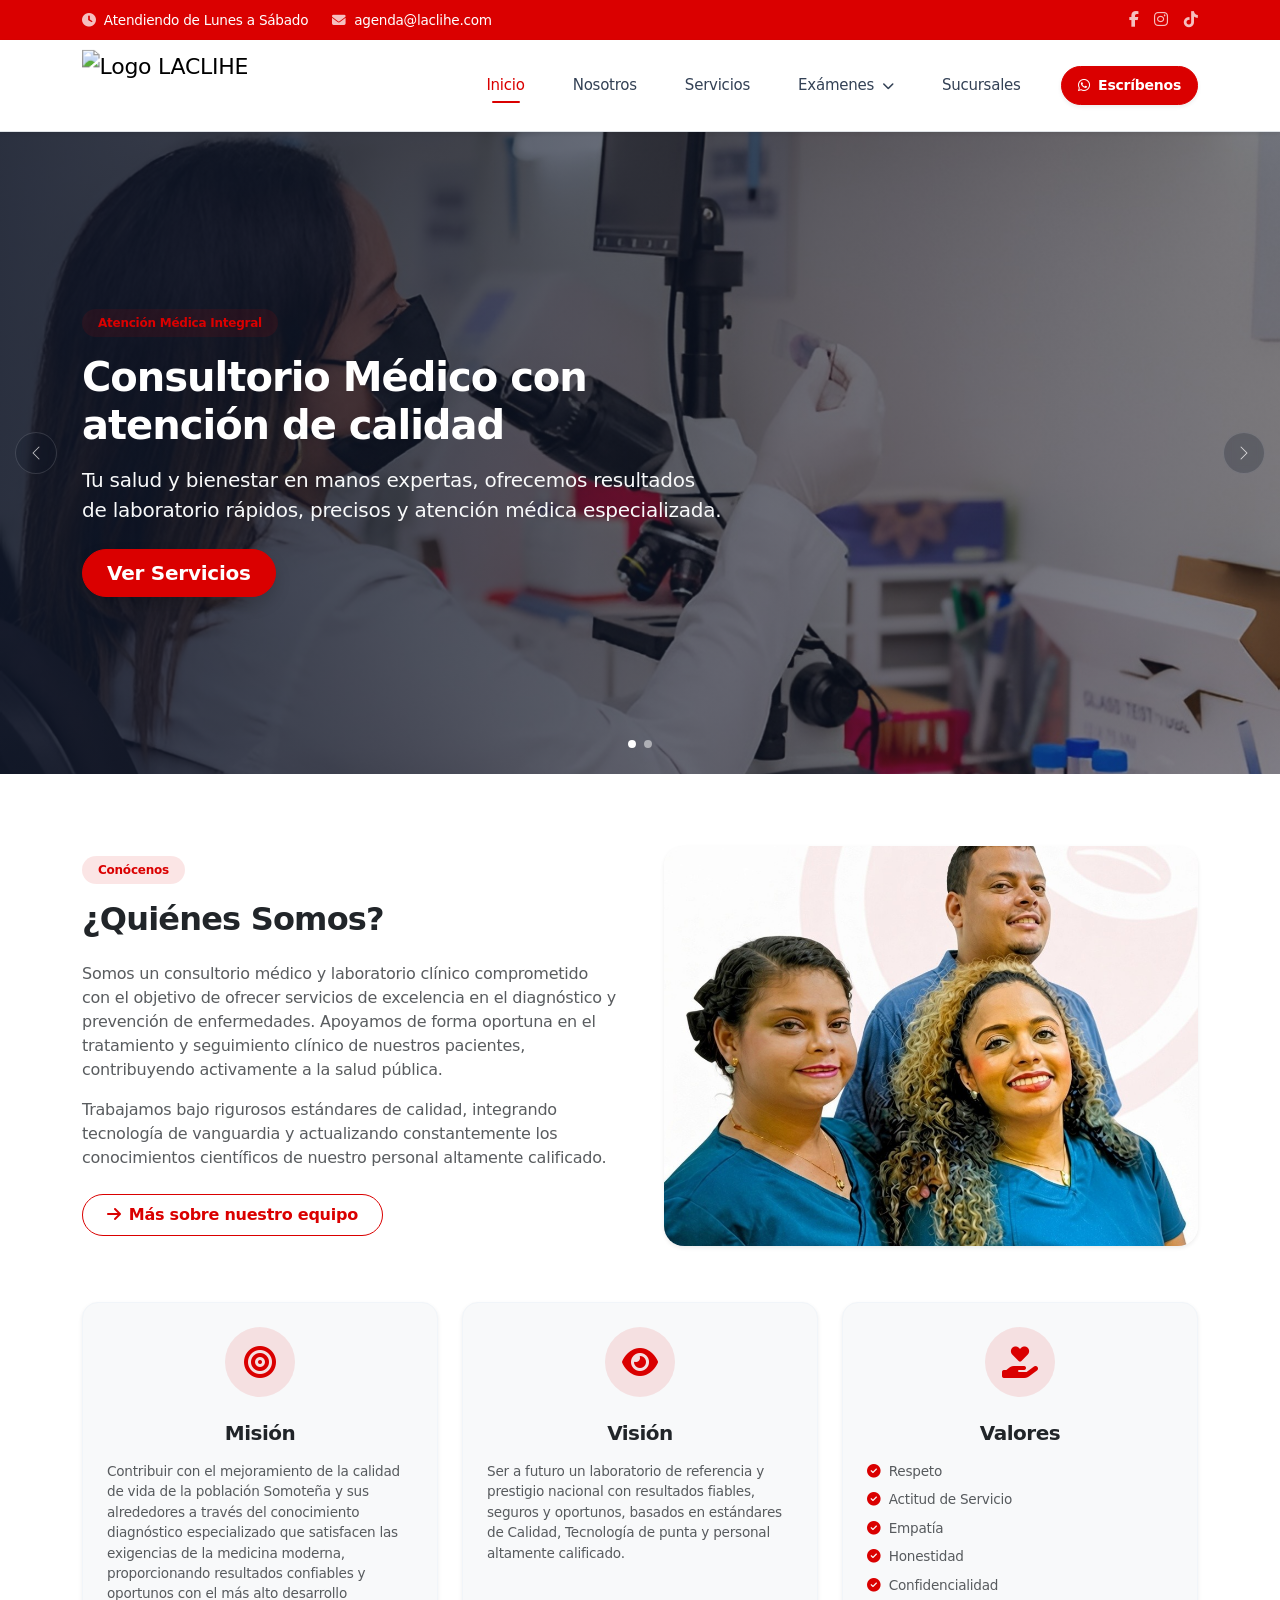
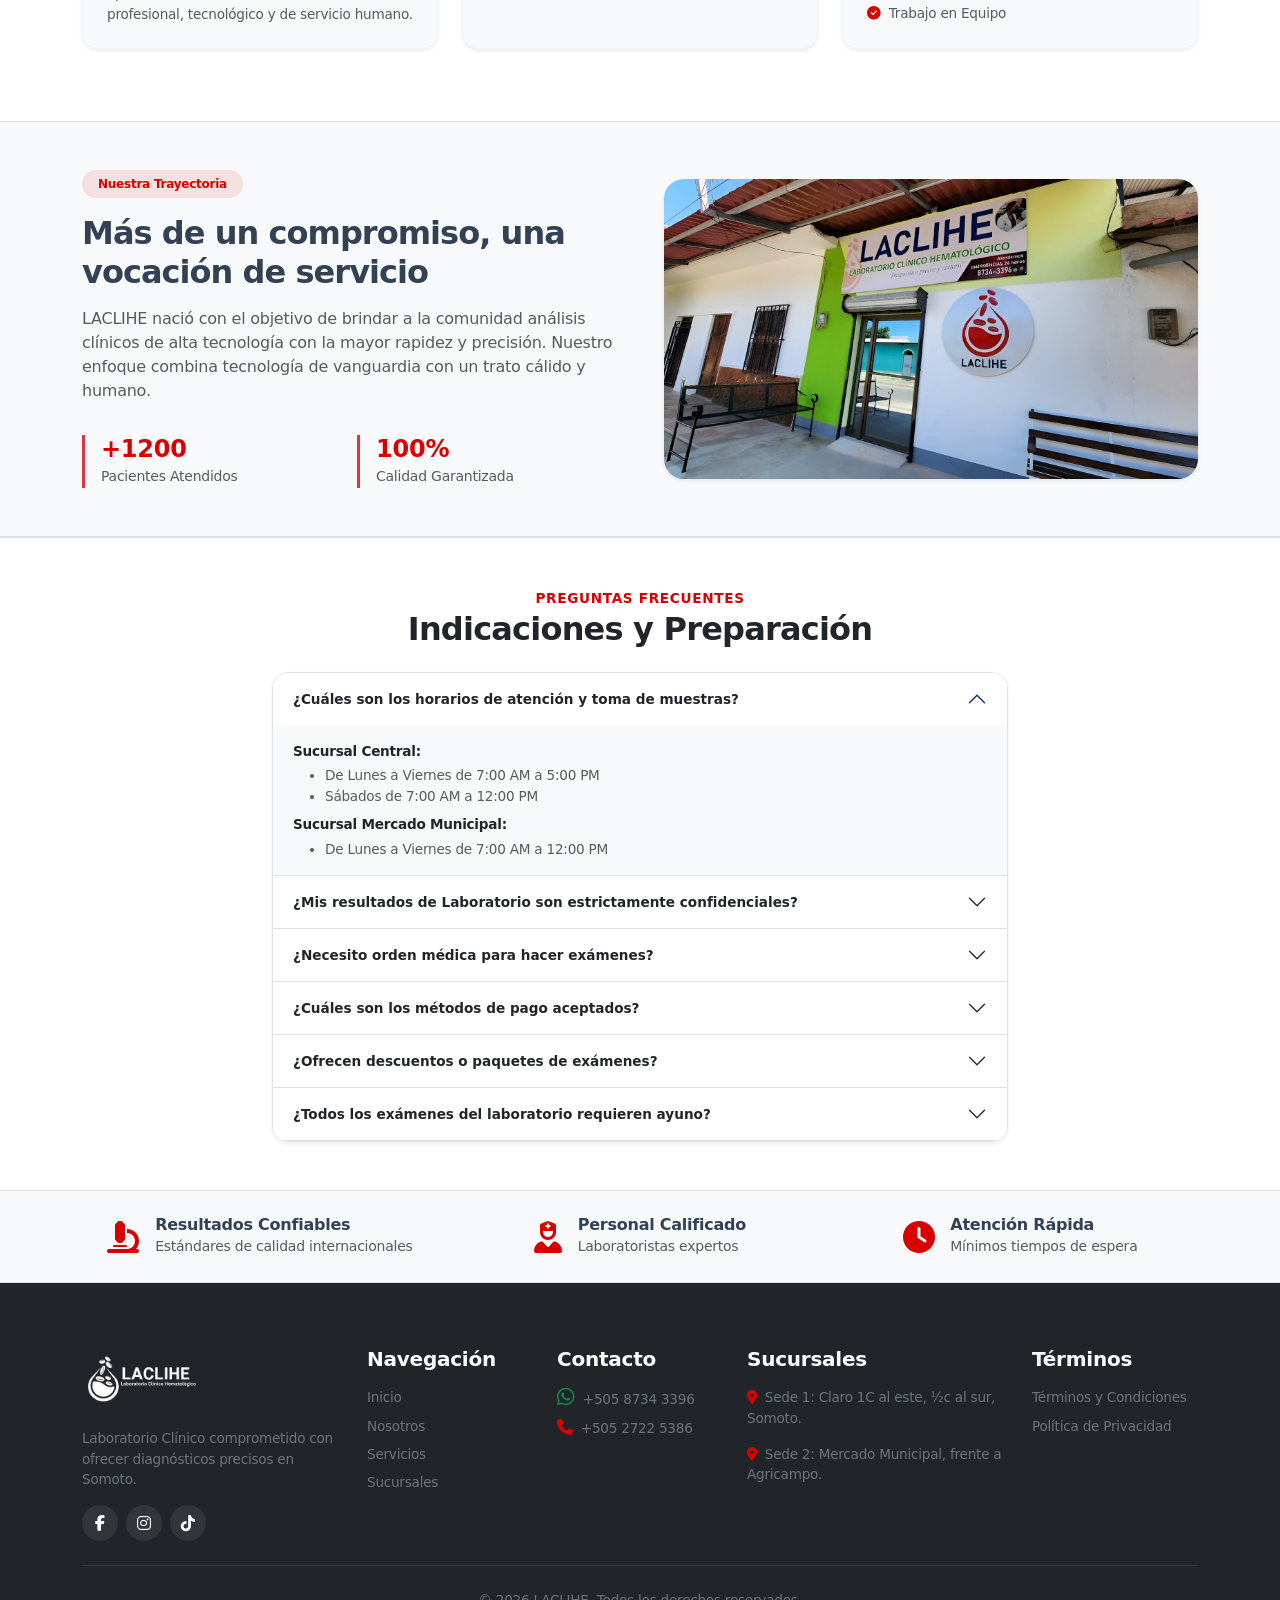
==== commit 95d481d2: "Actualizar index.html" ====
--- a/index.html
+++ b/index.html
@@ -100,7 +100,7 @@
       </div>
       <div class="carousel-inner">
         <!-- Slide 1 -->
-        <div class="carousel-item active hero-slide py-5" style="background: linear-gradient(90deg, rgba(15, 23, 42, 0.85) 0%, rgba(15, 23, 42, 0.4) 100%), url('img/carrusel/2.webp') center/cover no-repeat;">
+        <div class="carousel-item active hero-slide py-5" style="background: linear-gradient(90deg, rgba(15, 23, 42, 0.85) 0%, rgba(15, 23, 42, 0.4) 100%), url('img/Carrusel/2.webp') center/cover no-repeat;">
           <div class="container py-5">
             <div class="row align-items-center min-vh-50">
               <div class="col-lg-7 text-white py-5">
@@ -116,7 +116,7 @@
         </div>
 
         <!-- Slide 2 -->
-        <div class="carousel-item hero-slide py-5" style="background: linear-gradient(90deg, rgba(15, 23, 42, 0.85) 0%, rgba(15, 23, 42, 0.4) 100%), url('img/carrusel/1.webp') center/cover no-repeat;">
+        <div class="carousel-item hero-slide py-5" style="background: linear-gradient(90deg, rgba(15, 23, 42, 0.85) 0%, rgba(15, 23, 42, 0.4) 100%), url('img/Carrusel/1.webp') center/cover no-repeat;">
           <div class="container py-5">
             <div class="row align-items-center min-vh-50">
               <div class="col-lg-7 text-white py-5">
@@ -403,7 +403,7 @@
         <!-- Columna 1 con Logo Invertido -->
         <div class="col-lg-3 col-md-6">
           <a class="navbar-brand d-block mb-3" href="index.html">
-            <img src="img/logo/logo_invertido.png" alt="Logo LACLIHE Invertido" height="52" class="img-fluid object-fit-contain" style="max-width: 190px;">
+            <img src="img/Logo/logo_invertido.png" alt="Logo LACLIHE Invertido" height="52" class="img-fluid object-fit-contain" style="max-width: 190px;">
           </a>
           <p class="text-secondary fs-7 pe-lg-2 fw-light mb-3">Laboratorio Clínico comprometido con ofrecer diagnósticos precisos en Somoto.</p>
           <div class="d-flex gap-2 align-items-center">
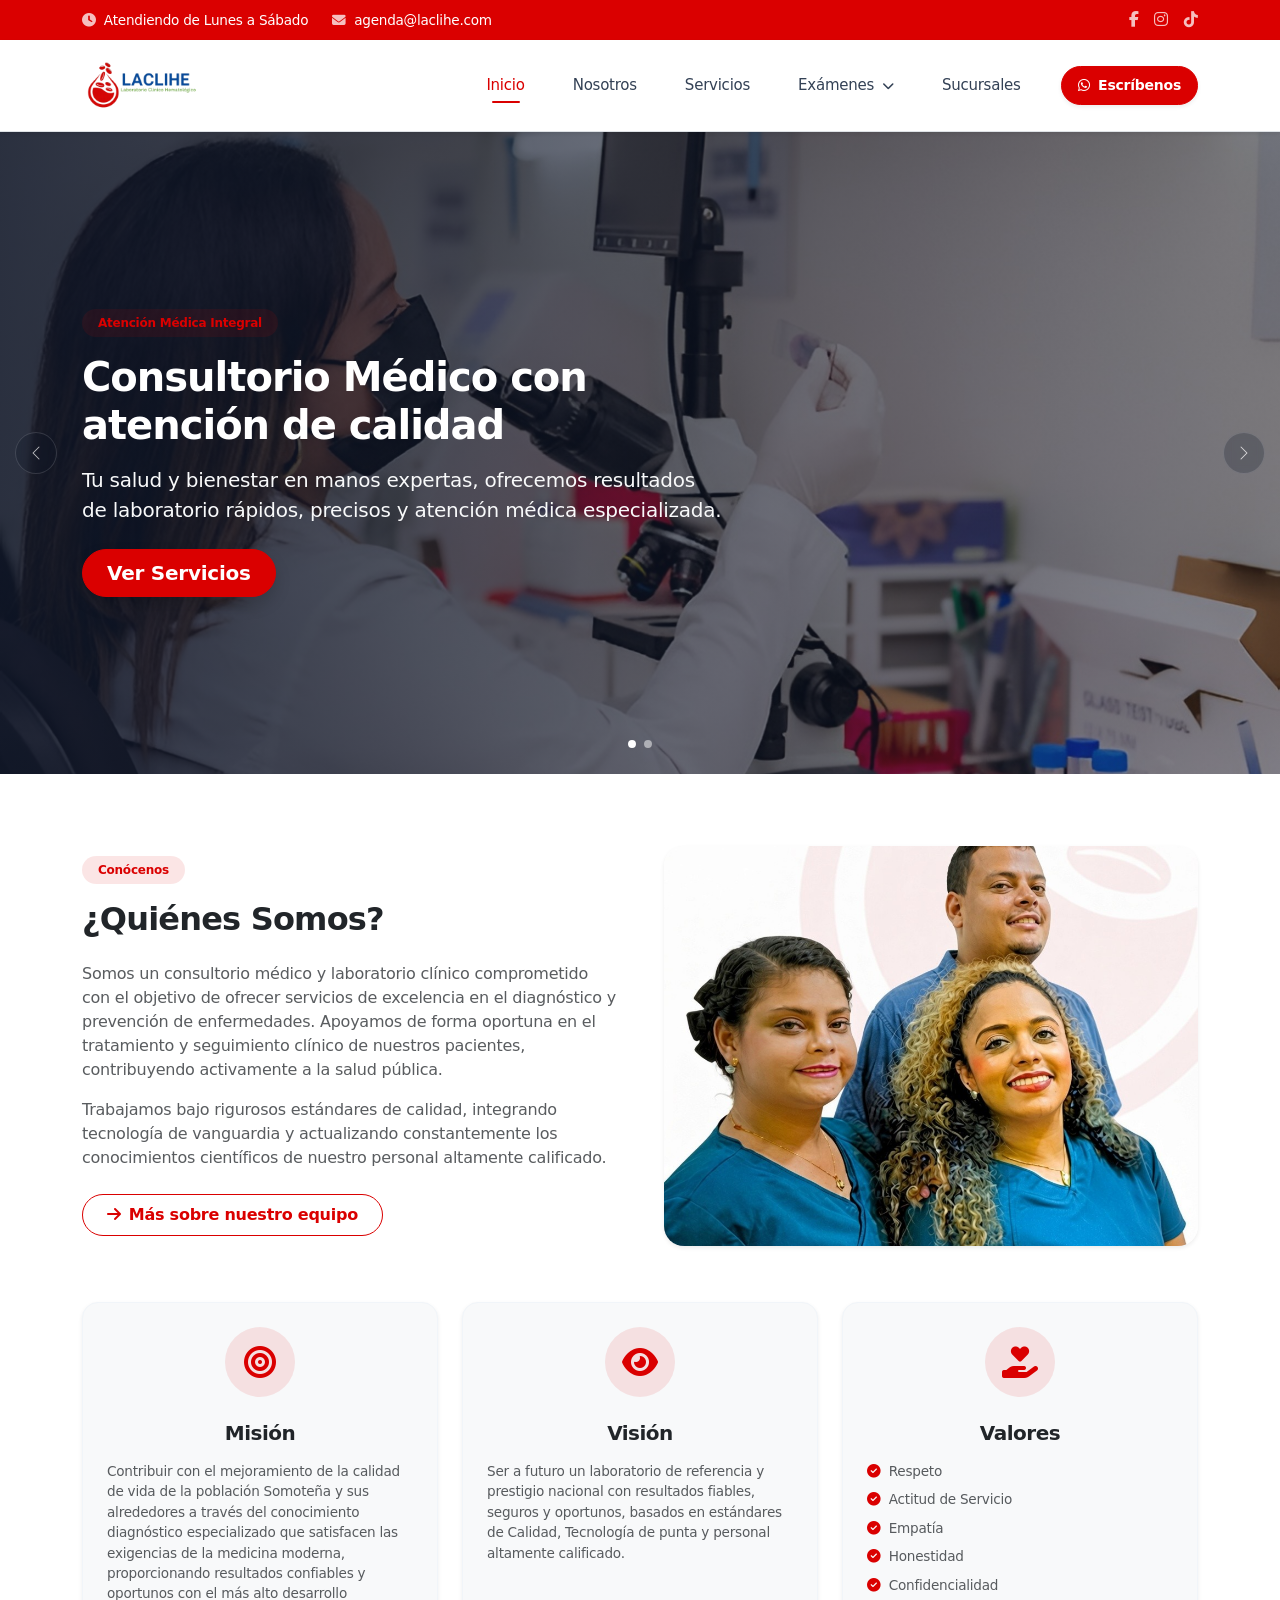
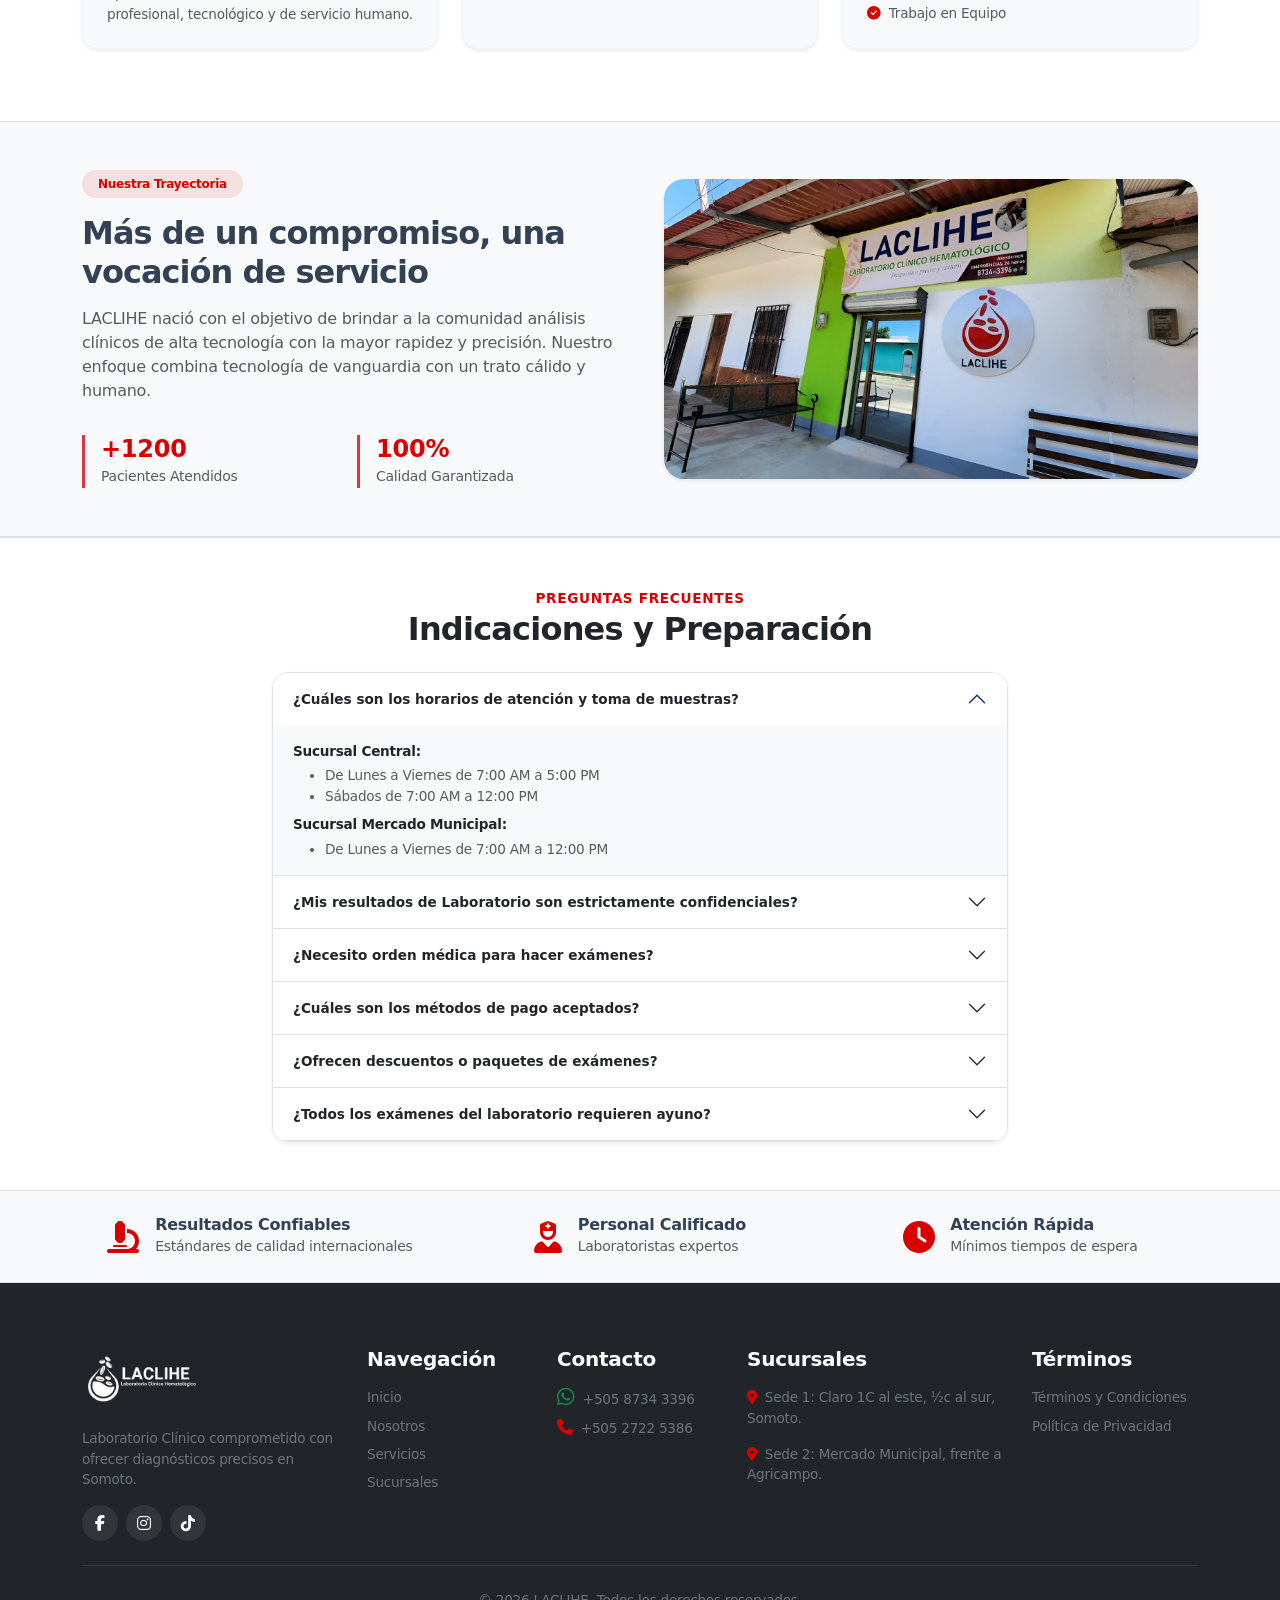
==== commit 18a3a6bd: "Actualizar index.html" ====
--- a/index.html
+++ b/index.html
@@ -42,7 +42,7 @@
     <nav class="navbar navbar-expand-lg py-2">
       <div class="container d-flex align-items-center justify-content-between">
         <a class="navbar-brand d-flex align-items-center m-0" href="index.html">
-          <img src="img/logo/Laclihe.png" alt="Logo LACLIHE" height="58" class="d-inline-block align-text-top">
+          <img src="img/Logo/Laclihe.png" alt="Logo LACLIHE" height="58" class="d-inline-block align-text-top">
         </a>
         <button class="navbar-toggler border-0 p-1 shadow-none" type="button" data-bs-toggle="offcanvas" data-bs-target="#offcanvasMenu" aria-controls="offcanvasMenu" aria-label="Toggle navigation">
           <span class="navbar-toggler-icon"></span>
